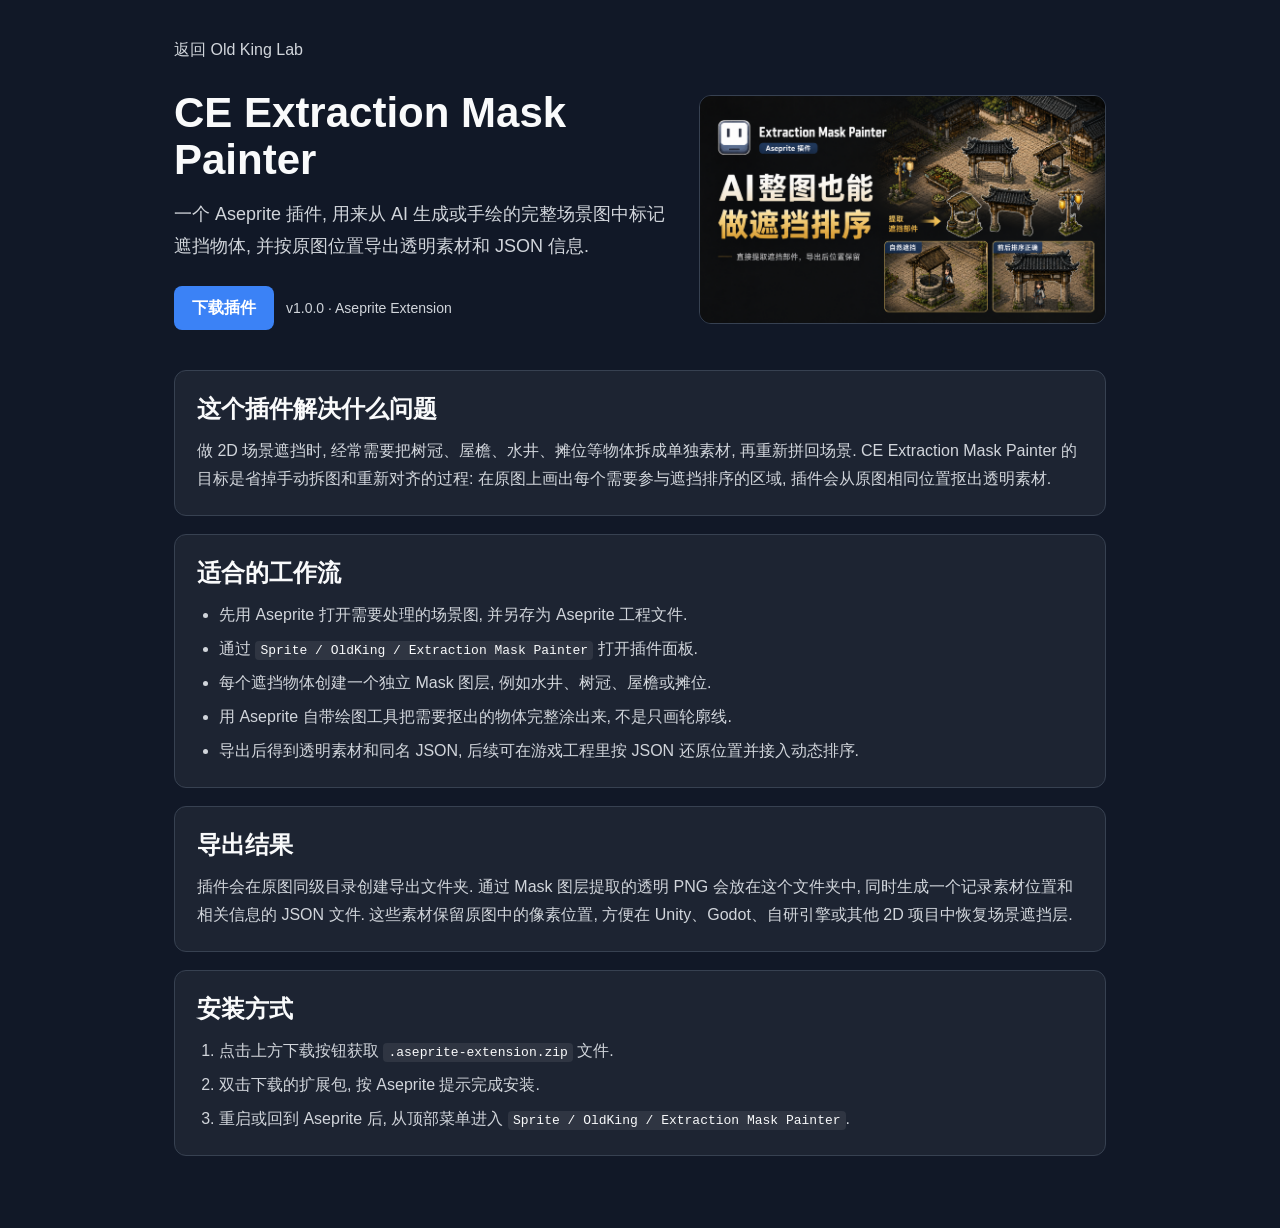
==== CE_ExtractionMaskPainter/index.html @ 5a8298b0 "新增插件 新增插件" ====
<!doctype html>
<html lang="zh-CN">
<head>
  <meta charset="utf-8">
  <meta name="viewport" content="width=device-width, initial-scale=1">
  <title>CE Extraction Mask Painter | Old King Lab</title>
  <meta name="description" content="CE Extraction Mask Painter 是 Old King 制作的 Aseprite 遮挡素材提取插件, 用于从完整场景图中导出可动态排序的透明部件.">
  <style>
    :root {
      color-scheme: dark;
      --bg: #111827;
      --panel: rgba(255, 255, 255, 0.05);
      --panel-strong: rgba(255, 255, 255, 0.08);
      --border: #374151;
      --text: #f9fafb;
      --muted: #d1d5db;
      --accent: #60a5fa;
      --accent-strong: #3b82f6;
    }

    * {
      box-sizing: border-box;
    }

    body {
      margin: 0;
      font-family: -apple-system, BlinkMacSystemFont, "Segoe UI", Arial, sans-serif;
      background: var(--bg);
      color: var(--text);
    }

    main {
      max-width: 980px;
      margin: 0 auto;
      padding: 40px 24px 72px;
    }

    a {
      color: inherit;
    }

    .back {
      display: inline-flex;
      margin-bottom: 28px;
      color: var(--muted);
      text-decoration: none;
    }

    .back:hover {
      color: var(--text);
    }

    .hero {
      display: grid;
      gap: 28px;
      align-items: center;
      grid-template-columns: minmax(0, 1.1fr) minmax(280px, 0.9fr);
    }

    h1 {
      margin: 0 0 16px;
      font-size: 42px;
      line-height: 1.12;
    }

    h2 {
      margin: 0 0 12px;
      font-size: 24px;
    }

    p {
      line-height: 1.75;
      color: var(--muted);
    }

    .lead {
      margin: 0 0 24px;
      font-size: 18px;
    }

    .cover {
      width: 100%;
      border: 1px solid var(--border);
      border-radius: 12px;
      display: block;
      background: var(--panel);
    }

    .actions {
      display: flex;
      flex-wrap: wrap;
      gap: 12px;
      align-items: center;
    }

    .button {
      display: inline-flex;
      align-items: center;
      justify-content: center;
      min-height: 44px;
      padding: 0 18px;
      border-radius: 8px;
      background: var(--accent-strong);
      color: white;
      font-weight: 700;
      text-decoration: none;
    }

    .button:hover {
      background: var(--accent);
    }

    .version {
      color: var(--muted);
      font-size: 14px;
    }

    .sections {
      display: grid;
      gap: 18px;
      margin-top: 40px;
    }

    .section {
      padding: 22px;
      border: 1px solid var(--border);
      border-radius: 12px;
      background: var(--panel);
    }

    .section p {
      margin: 0;
    }

    ul,
    ol {
      margin: 0;
      padding-left: 22px;
      color: var(--muted);
      line-height: 1.75;
    }

    li + li {
      margin-top: 6px;
    }

    code {
      padding: 2px 5px;
      border-radius: 4px;
      background: var(--panel-strong);
      color: var(--text);
    }

    @media (max-width: 760px) {
      main {
        padding: 28px 18px 56px;
      }

      .hero {
        grid-template-columns: 1fr;
      }

      h1 {
        font-size: 34px;
      }
    }
  </style>
</head>

<body>
  <main>
    <a class="back" href="../">返回 Old King Lab</a>

    <section class="hero">
      <div>
        <h1>CE Extraction Mask Painter</h1>
        <p class="lead">
          一个 Aseprite 插件, 用来从 AI 生成或手绘的完整场景图中标记遮挡物体, 并按原图位置导出透明素材和 JSON 信息.
        </p>
        <div class="actions">
          <a class="button" href="./CE_ExtractionMaskPainter_v1.0.0.aseprite-extension.zip" download>下载插件</a>
          <span class="version">v1.0.0 · Aseprite Extension</span>
        </div>
      </div>

      <img class="cover" src="./assets/cover.png" alt="CE Extraction Mask Painter 插件演示封面">
    </section>

    <section class="sections" aria-label="插件说明">
      <div class="section">
        <h2>这个插件解决什么问题</h2>
        <p>
          做 2D 场景遮挡时, 经常需要把树冠、屋檐、水井、摊位等物体拆成单独素材, 再重新拼回场景.
          CE Extraction Mask Painter 的目标是省掉手动拆图和重新对齐的过程: 在原图上画出每个需要参与遮挡排序的区域, 插件会从原图相同位置抠出透明素材.
        </p>
      </div>

      <div class="section">
        <h2>适合的工作流</h2>
        <ul>
          <li>先用 Aseprite 打开需要处理的场景图, 并另存为 Aseprite 工程文件.</li>
          <li>通过 <code>Sprite / OldKing / Extraction Mask Painter</code> 打开插件面板.</li>
          <li>每个遮挡物体创建一个独立 Mask 图层, 例如水井、树冠、屋檐或摊位.</li>
          <li>用 Aseprite 自带绘图工具把需要抠出的物体完整涂出来, 不是只画轮廓线.</li>
          <li>导出后得到透明素材和同名 JSON, 后续可在游戏工程里按 JSON 还原位置并接入动态排序.</li>
        </ul>
      </div>

      <div class="section">
        <h2>导出结果</h2>
        <p>
          插件会在原图同级目录创建导出文件夹. 通过 Mask 图层提取的透明 PNG 会放在这个文件夹中, 同时生成一个记录素材位置和相关信息的 JSON 文件.
          这些素材保留原图中的像素位置, 方便在 Unity、Godot、自研引擎或其他 2D 项目中恢复场景遮挡层.
        </p>
      </div>

      <div class="section">
        <h2>安装方式</h2>
        <ol>
          <li>点击上方下载按钮获取 <code>.aseprite-extension.zip</code> 文件.</li>
          <li>双击下载的扩展包, 按 Aseprite 提示完成安装.</li>
          <li>重启或回到 Aseprite 后, 从顶部菜单进入 <code>Sprite / OldKing / Extraction Mask Painter</code>.</li>
        </ol>
      </div>
    </section>
  </main>
</body>
</html>
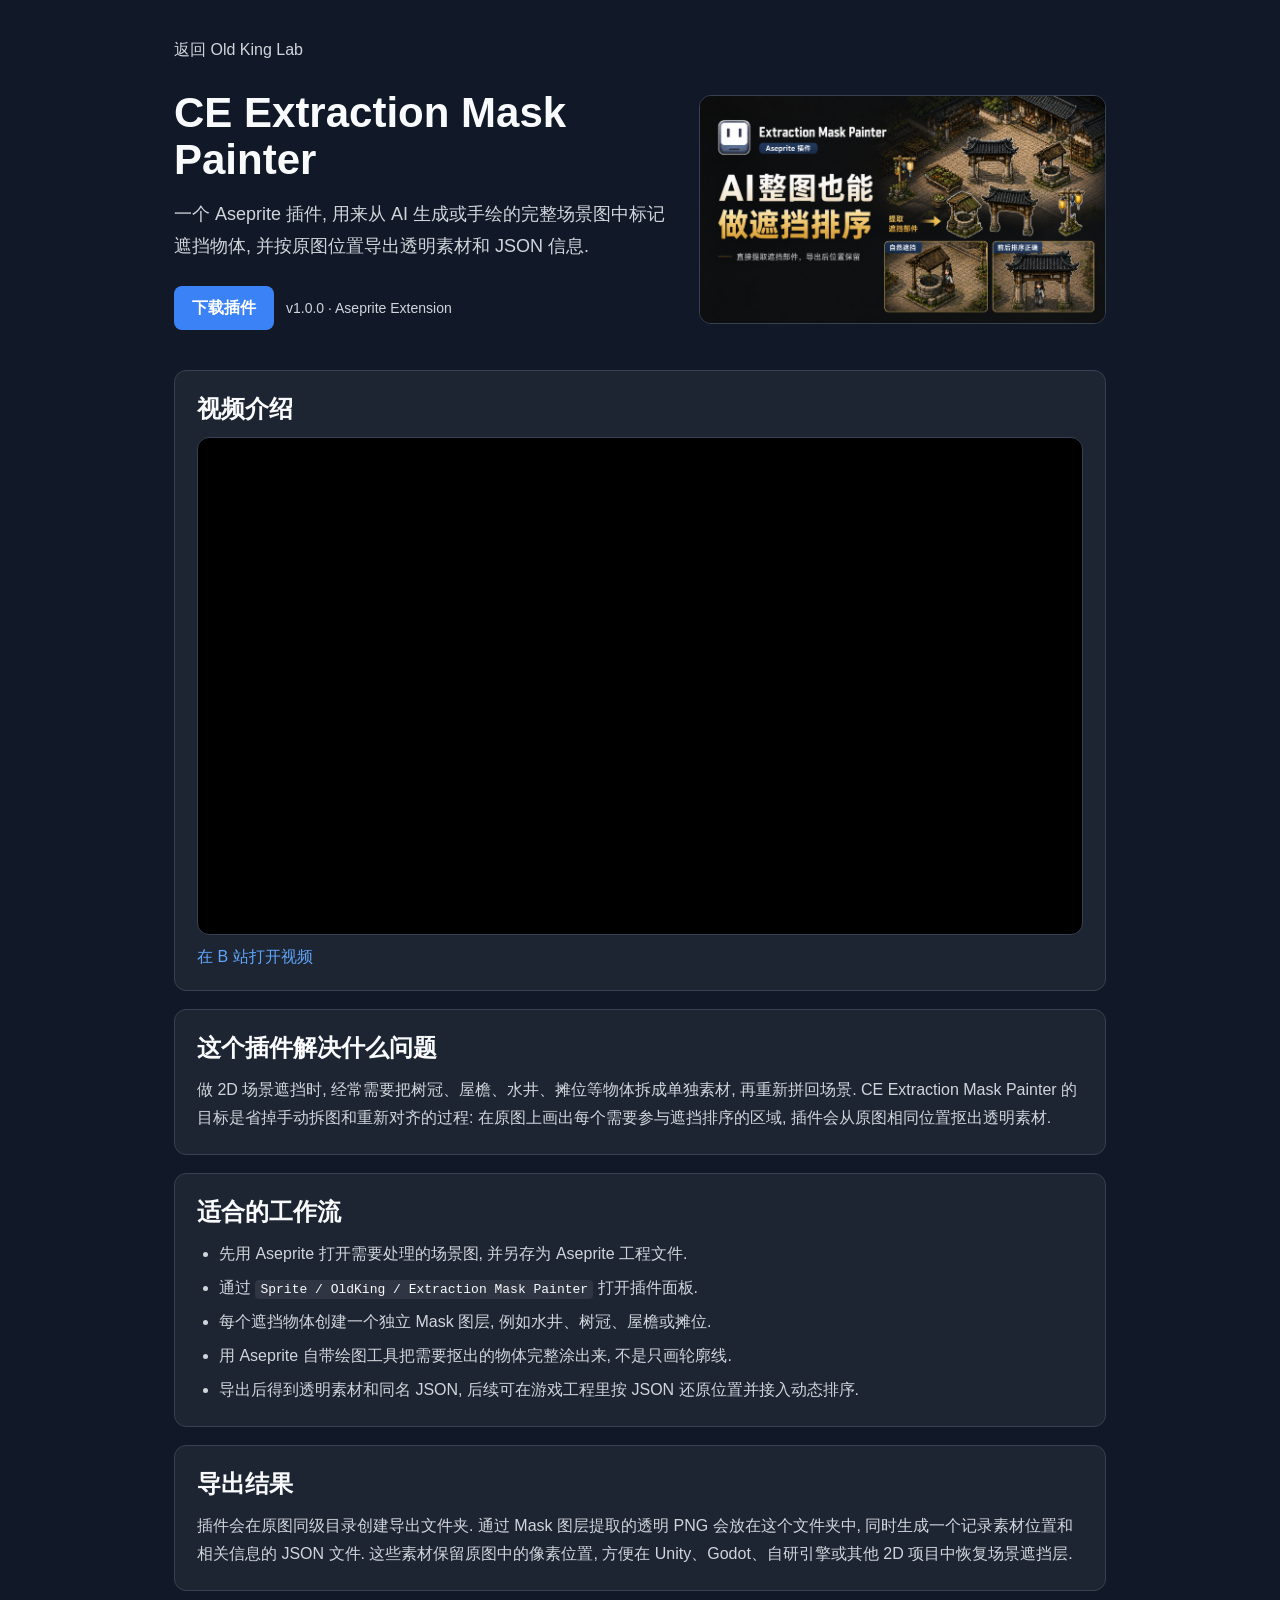
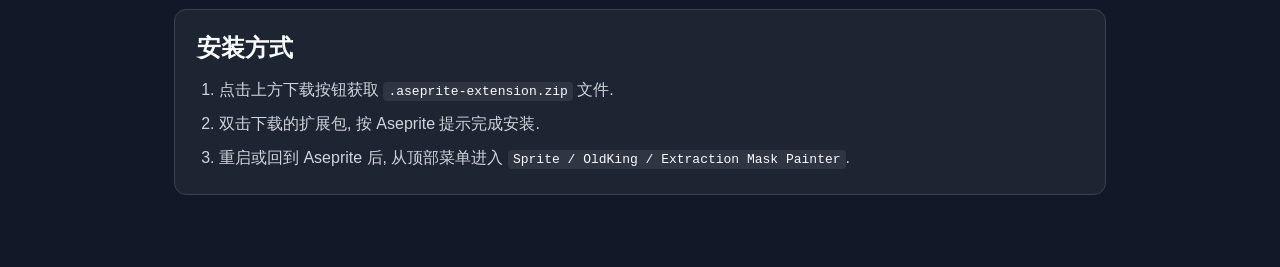
==== commit ae52173e: "嵌入视频 嵌入" ====
--- a/CE_ExtractionMaskPainter/index.html
+++ b/CE_ExtractionMaskPainter/index.html
@@ -132,6 +132,32 @@
       margin: 0;
     }
 
+    .video-wrap {
+      overflow: hidden;
+      border: 1px solid var(--border);
+      border-radius: 12px;
+      background: #000;
+      aspect-ratio: 16 / 9;
+    }
+
+    .video-wrap iframe {
+      width: 100%;
+      height: 100%;
+      border: 0;
+      display: block;
+    }
+
+    .video-link {
+      display: inline-flex;
+      margin-top: 12px;
+      color: var(--accent);
+      text-decoration: none;
+    }
+
+    .video-link:hover {
+      text-decoration: underline;
+    }
+
     ul,
     ol {
       margin: 0;
@@ -188,6 +214,19 @@
 
     <section class="sections" aria-label="插件说明">
       <div class="section">
+        <h2>视频介绍</h2>
+        <div class="video-wrap">
+          <iframe
+            src="https://player.bilibili.com/player.html?bvid=BV1GnE36PEtu&page=1&autoplay=0"
+            title="CE Extraction Mask Painter 视频介绍"
+            loading="lazy"
+            allowfullscreen>
+          </iframe>
+        </div>
+        <a class="video-link" href="https://www.bilibili.com/video/BV1GnE36PEtu" target="_blank" rel="noopener noreferrer">在 B 站打开视频</a>
+      </div>
+
+      <div class="section">
         <h2>这个插件解决什么问题</h2>
         <p>
           做 2D 场景遮挡时, 经常需要把树冠、屋檐、水井、摊位等物体拆成单独素材, 再重新拼回场景.
